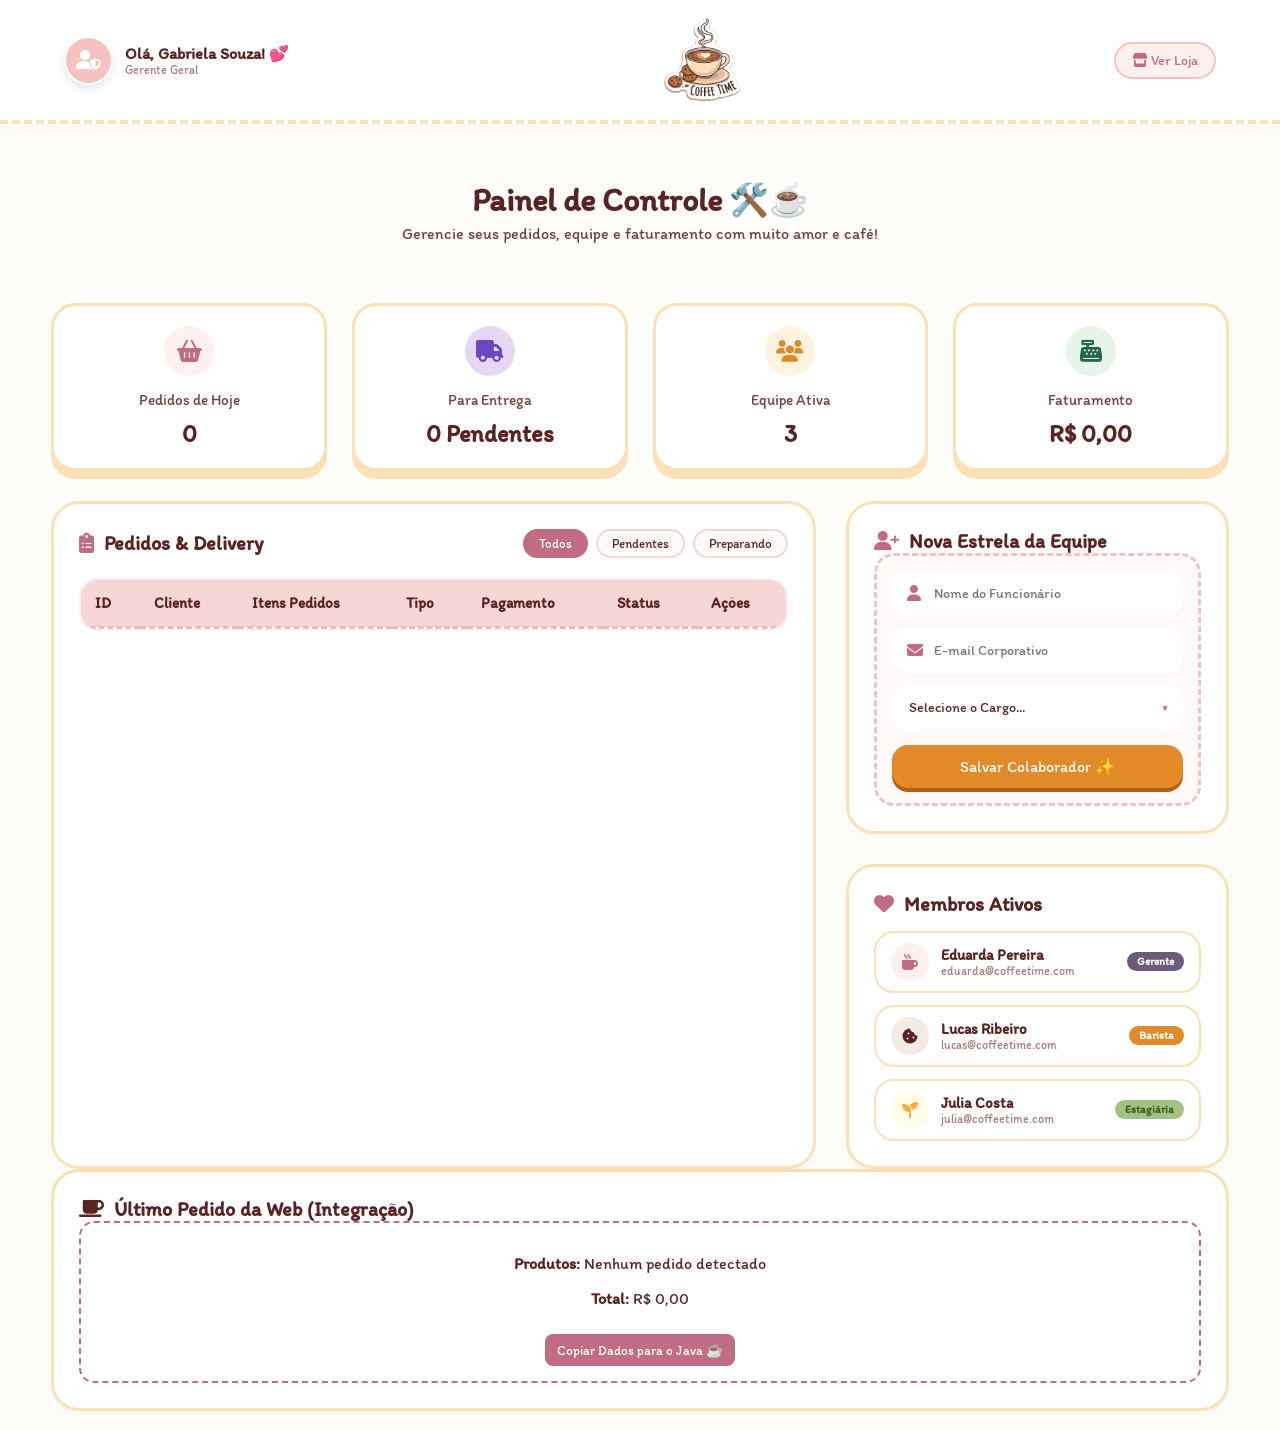
==== admin.html @ c1919c10 "nome" ====
<!DOCTYPE html>
<html lang="pt-BR">

<head>
  <meta charset="UTF-8">
  <meta name="viewport" content="width=device-width, initial-scale=1.0">
  <title>Coffee Time - Painel Admin ✨</title>
  <link rel="stylesheet" href="https://cdnjs.cloudflare.com/ajax/libs/font-awesome/6.4.2/css/all.min.css">
  <link href="https://fonts.googleapis.com/css2?family=Itim&display=swap" rel="stylesheet">
  <link rel="stylesheet" href="admin.css">
</head>

<body class="admin-body">

  <header class="topo-admin">
    <div class="admin-perfil-topo">
      <div class="foto-perfil-admin"><i class="fas fa-user-shield"></i></div>
      <div class="boas-vindas">
        <span>Olá, Gabriela Souza! 💕</span>
        <small>Gerente Geral</small>
      </div>
    </div>
    <img src="imagens/logo_Coffee_Time.png" alt="Logo" class="logo-admin">
    <a href="index.html" class="btn-voltar"><i class="fas fa-store"></i> Ver Loja</a>
  </header>

  <section class="hero-admin">
    <h1>Painel de Controle 🛠️☕</h1>
    <p>Gerencie seus pedidos, equipe e faturamento com muito amor e café!</p>
  </section>

  <main class="admin-container">

    <section class="dashboard-cards">
      <div class="card-metrica-admin">
        <div class="icone-wrapper rosa"><i class="fas fa-shopping-basket"></i></div>
        <h3>Pedidos de Hoje</h3>
        <p class="numero-metrica">4</p>
      </div>
      <div class="card-metrica-admin">
        <div class="icone-wrapper roxo"><i class="fas fa-truck"></i></div>
        <h3>Para Entrega</h3>
        <p class="numero-metrica">1 Pendente</p>
      </div>
      <div class="card-metrica-admin">
        <div class="icone-wrapper laranja"><i class="fas fa-users"></i></div>
        <h3>Equipe Ativa</h3>
        <p class="numero-metrica">3</p>
      </div>
      <div class="card-metrica-admin">
        <div class="icone-wrapper verde"><i class="fas fa-cash-register"></i></div>
        <h3>Faturamento</h3>
        <p class="numero-metrica">R$ 342,80</p>
      </div>
    </section>

    <div class="admin-grid-layout">

      <section class="painel-secao">
        <div class="secao-header">
          <h2><i class="fas fa-clipboard-list icon-titulo"></i> Pedidos & Delivery</h2>
          <div class="filtros-fofos">
            <span class="filtro-btn ativo" data-filtro="todos">Todos</span>
            <span class="filtro-btn" data-filtro="Pendente">Pendentes</span>
            <span class="filtro-btn" data-filtro="Preparo">Preparando</span>
          </div>
        </div>

        <div class="tabela-responsiva">
          <table class="tabela-admin">
            <thead>
              <tr>
                <th>ID</th>
                <th>Cliente</th>
                <th>Itens Pedidos</th>
                <th>Tipo</th>
                <th>Pagamento</th>
                <th>Status</th>
                <th>Ações</th>
              </tr>
            </thead>
            <tbody>
            </tbody>
          </table>
        </div>
      </section>

      <div class="coluna-lateral-admin">

        <section class="painel-secao">
          <h2><i class="fas fa-user-plus icon-titulo"></i> Nova Estrela da Equipe</h2>

          <div class="formulario-cadastro-admin">
            <form class="formulario-estilo" id="form-cadastro-colaborador">

              <div class="input-container-fofo">
                <i class="fas fa-user"></i>
                <input type="text" id="nome-func" placeholder="Nome do Funcionário" required>
              </div>

              <div class="input-container-fofo">
                <i class="fas fa-envelope"></i>
                <input type="email" id="email-func" placeholder="E-mail Corporativo" required>
              </div>

              <div class="select-customizado">
                <select id="cargo-func" required>
                  <option value="" disabled selected>Selecione o Cargo...</option>
                  <option value="Gerente Geral">Gerente</option>
                  <option value="Barista">Barista</option>
                  <option value="Estagiário">Estagiário</option>
                </select>
              </div>

              <button type="submit" class="btn-salvar-admin">Salvar Colaborador ✨</button>
            </form>
          </div>
        </section>

        <section class="painel-secao">
          <h2><i class="fas fa-heart icon-titulo"></i> Membros Ativos</h2>

          <div class="lista-funcionarios">
            <div class="item-funcionario-fofo">
              <div class="avatar-func rosa"><i class="fas fa-mug-hot"></i></div>
              <div class="func-info">
                <strong>Eduarda Pereira</strong>
                <span>eduarda@coffeetime.com</span>
              </div>
              <span class="badge-cargo cargo-gerente">Gerente</span>
            </div>

            <div class="item-funcionario-fofo">
              <div class="avatar-func marrom"><i class="fas fa-cookie-bite"></i></div>
              <div class="func-info">
                <strong>Lucas Ribeiro</strong>
                <span>lucas@coffeetime.com</span>
              </div>
              <span class="badge-cargo cargo-normal">Barista</span>
            </div>

            <div class="item-funcionario-fofo">
              <div class="avatar-func amarelo"><i class="fas fa-seedling"></i></div>
              <div class="func-info">
                <strong>Julia Costa</strong>
                <span>julia@coffeetime.com</span>
              </div>
              <span class="badge-cargo cargo-estagiario">Estagiária</span>
            </div>
          </div>
        </section>

      </div>
    </div>
  </main>

  <script src="admin.js"></script>
</body>

</html>
---- admin.css ----
/*CONFIGURAÇÃO GERAL E BACKGROUND*/
.admin-body {
  background-color: #FFFDF9;
  font-family: 'Itim', cursive;
  margin: 0;
  padding: 0;
  color: #5A2323;
}

/*CONTAINER PRINCIPAL*/
.admin-container {
  padding: 20px 4%;
  max-width: 1400px;
  margin: 0 auto;
}

/*TOPO DO ADMIN*/
.topo-admin {
  background: #FFF;
  border-bottom: 4px dashed #FCE1B6;
  padding: 15px 5%;
  display: flex;
  justify-content: space-between;
  align-items: center;
  box-shadow: 0 4px 15px rgba(90, 35, 35, 0.03);
}

.logo-admin {
  height: 90px;
  width: auto;
}

.admin-perfil-topo {
  display: flex;
  align-items: center;
  gap: 12px;
}

.foto-perfil-admin {
  width: 45px;
  height: 45px;
  background: #F5C2C2;
  color: white;
  border-radius: 50%;
  display: flex;
  align-items: center;
  justify-content: center;
  font-size: 20px;
  border: 2px solid #FFF;
  box-shadow: 0 4px 8px rgba(0, 0, 0, 0.1);
}

.boas-vindas {
  display: flex;
  flex-direction: column;
}

.boas-vindas span {
  font-size: 16px;
  font-weight: bold;
}

.boas-vindas small {
  color: #A67C7C;
  font-size: 12px;
}

.btn-voltar {
  background: #FFF0F0;
  color: #C06C84;
  text-decoration: none;
  padding: 8px 16px;
  border-radius: 20px;
  border: 2px solid #F5C2C2;
  font-size: 14px;
  transition: all 0.3s ease;
}

.btn-voltar:hover {
  background: #F5C2C2;
  color: white;
  transform: scale(1.05);
}

/*HERO ADMIN*/
.hero-admin {
  text-align: center;
  padding: 30px 20px 10px 20px;
}

.hero-admin h1 {
  color: #5A2323;
  font-size: 32px;
  margin-bottom: 5px;
}

.hero-admin p {
  color: #723D3D;
  margin: 0;
  font-size: 16px;
}

/*CARDS DE MÉTRICAS*/
.dashboard-cards {
  display: grid;
  grid-template-columns: repeat(auto-fit, minmax(240px, 1fr));
  gap: 25px;
  margin: 30px 0;
}

.card-metrica-admin {
  background: #FFF;
  padding: 20px;
  border-radius: 24px;
  text-align: center;
  border: 3px solid #FCE1B6;
  box-shadow: 0 8px 0px #FCE1B6;
  transition: transform 0.2s ease, box-shadow 0.2s ease;
  position: relative;
  display: flex;
  flex-direction: column;
  align-items: center;
}

.card-metrica-admin:hover {
  transform: translateY(-4px);
  box-shadow: 0 12px 0px #F5C2C2;
  border-color: #F5C2C2;
}

.icone-wrapper {
  width: 50px;
  height: 50px;
  border-radius: 50%;
  display: flex;
  align-items: center;
  justify-content: center;
  font-size: 22px;
  margin-bottom: 10px;
}

/* Cores dos ícones dos cards */
.icone-wrapper.rosa {
  background: #FFF0F0;
  color: #C06C84;
}

.icone-wrapper.roxo {
  background: #E8D6F7;
  color: #6B46C1;
}

.icone-wrapper.laranja {
  background: #FFF3E0;
  color: #E28929;
}

.icone-wrapper.verde {
  background: #E6F4EA;
  color: #276749;
}

.card-metrica-admin h3 {
  font-size: 15px;
  color: #723D3D;
  margin: 5px 0;
  font-weight: normal;
}

.numero-metrica {
  font-size: 24px;
  font-weight: bold;
  color: #5A2323;
  margin: 5px 0 0 0;
}

.numero-metrica.alert {
  color: #C06C84;
  animation: pulse 2s infinite;
}

/* SEÇÕES DO PAINEL GERAL */
.admin-grid-layout {
  display: grid;
  grid-template-columns: 2fr 1fr;
  gap: 30px;
}

@media (max-width: 1024px) {
  .admin-grid-layout {
    grid-template-columns: 1fr;
  }
}

.coluna-lateral-admin {
  display: flex;
  flex-direction: column;
  gap: 30px;
}

.painel-secao {
  background: #FFF;
  border: 3px solid #FCE1B6;
  box-shadow: 0 6px 12px rgba(90, 35, 35, 0.02);
  border-radius: 28px;
  padding: 25px;
}

.secao-header {
  display: flex;
  justify-content: space-between;
  align-items: center;
  flex-wrap: wrap;
  gap: 15px;
  margin-bottom: 20px;
}

.painel-secao h2 {
  font-size: 20px;
  color: #5A2323;
  margin: 0;
  display: flex;
  align-items: center;
  gap: 10px;
}

.icon-titulo {
  color: #C06C84;
}

/*FILTROS INTERATIVOS*/
.filtros-fofos {
  display: flex;
  gap: 8px;
}

.filtro-btn {
  padding: 5px 14px;
  background: #FFF9F9;
  border: 2px solid #F7D6D6;
  border-radius: 15px;
  font-size: 13px;
  cursor: pointer;
  transition: all 0.2s;
}

.filtro-btn:hover,
.filtro-btn.ativo {
  background: #C06C84;
  color: white;
  border-color: #C06C84;
}

/*TABELA DE PEDIDOS*/
.tabela-responsiva {
  overflow-x: auto;
  border-radius: 18px;
  border: 2px solid #FFF0F0;
}

.tabela-admin {
  width: 100%;
  border-collapse: collapse;
  text-align: left;
}

.tabela-admin th {
  background: #F7D6D6;
  color: #5A2323;
  padding: 14px;
  font-size: 15px;
  border-bottom: 3px dashed #E7BCBC;
}

.tabela-admin td {
  padding: 14px;
  border-bottom: 2px dashed #FFF0F0;
  color: #723D3D;
  font-size: 14px;
}

.tabela-admin tr:hover td {
  background-color: #FFF9F9;
}

/*BADGES*/
.badge-fofo {
  display: inline-flex;
  align-items: center;
  gap: 5px;
  padding: 4px 12px;
  border-radius: 20px;
  font-size: 12px;
  font-weight: bold;
}

.status-pendente {
  background: #FFF3E0;
  color: #E28929;
  border: 1px solid #FFE0B2;
}

.status-preparo {
  background: #E3F2FD;
  color: #1E88E5;
  border: 1px solid #BBDEFB;
}

.status-caminho {
  background: #F3E5F5;
  color: #8E24AA;
  border: 1px solid #E1BEE7;
}

.status-entregue {
  background: #E8F5E9;
  color: #43A047;
  border: 1px solid #C8E6C9;
}

.tipo-delivery {
  background: #FFF0F0;
  color: #C06C84;
}

.tipo-balcao {
  background: #FADCA5;
  color: #5A2323;
}

/*BOTÕES DE AÇÃO NA TABELA*/
.btn-acao {
  border: none;
  width: 32px;
  height: 32px;
  border-radius: 50%;
  display: inline-flex;
  align-items: center;
  justify-content: center;
  cursor: pointer;
  transition: transform 0.1s;
}

.btn-acao.avancar {
  background: #E8F5E9;
  color: #43A047;
}

.btn-acao.concluido {
  background: #E3F2FD;
  color: #1E88E5;
}

.btn-acao.desativado {
  background: #ECEFF1;
  color: #90A4AE;
  cursor: not-allowed;
}

.btn-acao:not(:disabled):hover {
  transform: scale(1.15);
}

/*FORMULÁRIO DE CADASTRO INTERNO*/
.formulario-cadastro-admin {
  background: #FFF9F9;
  padding: 15px;
  border-radius: 20px;
  border: 3px dashed #F5C2C2;
}

.input-container-fofo {
  position: relative;
  margin-bottom: 12px;
}

.input-container-fofo i {
  position: absolute;
  left: 15px;
  top: 50%;
  transform: translateY(-50%);
  color: #C06C84;
}

.input-container-fofo input {
  width: 100%;
  padding: 12px 12px 12px 40px;
  border: 2px solid white;
  border-radius: 16px;
  font-family: 'Itim', cursive;
  font-size: 14px;
  color: #5A2323;
  outline: none;
  box-sizing: border-box;
  box-shadow: 0 4px 6px rgba(0, 0, 0, 0.01);
}

.input-container-fofo input:focus {
  border-color: #F5C2C2;
}

/* SELECT CUSTOMIZADO */
.select-customizado {
  position: relative;
  width: 100%;
  margin-bottom: 15px;
}

.select-customizado select {
  width: 100%;
  padding: 12px 15px;
  border: 2px solid white;
  border-radius: 16px;
  font-size: 14px;
  outline: none;
  font-family: 'Itim', cursive;
  color: #5A2323;
  background-color: white;
  cursor: pointer;
  appearance: none;
}

.select-customizado::after {
  content: '▼';
  font-size: 10px;
  color: #C06C84;
  position: absolute;
  right: 15px;
  top: 50%;
  transform: translateY(-50%);
  pointer-events: none;
}

.btn-salvar-admin {
  width: 100%;
  background: #E28929;
  color: white;
  border: none;
  padding: 12px;
  font-family: 'Itim', cursive;
  font-size: 16px;
  border-radius: 16px;
  cursor: pointer;
  box-shadow: 0 4px 0px #B36210;
  transition: all 0.1s;
}

.btn-salvar-admin:hover {
  transform: translateY(2px);
  box-shadow: 0 2px 0px #B36210;
}

/*LISTA DE COMPONENTES DE FUNCIONÁRIOS*/
.lista-funcionarios {
  display: flex;
  flex-direction: column;
  gap: 12px;
  margin-top: 15px;
}

.item-funcionario-fofo {
  display: flex;
  align-items: center;
  background: #FFF;
  border: 2px solid #FCE1B6;
  padding: 10px 15px;
  border-radius: 20px;
  gap: 12px;
}

.avatar-func {
  width: 38px;
  height: 38px;
  border-radius: 50%;
  display: flex;
  align-items: center;
  justify-content: center;
  font-size: 16px;
}

.avatar-func.rosa {
  background: #FFF0F0;
  color: #C06C84;
}

.avatar-func.marrom {
  background: #F5EBE6;
  color: #5A2323;
}

.avatar-func.amarelo {
  background: #FFFDE7;
  color: #F5B041;
}

.func-info {
  flex: 1;
  display: flex;
  flex-direction: column;
}

.func-info strong {
  color: #5A2323;
  font-size: 15px;
}

.func-info span {
  color: #A67C7C;
  font-size: 12px;
}

.badge-cargo {
  font-size: 11px;
  padding: 3px 10px;
  border-radius: 12px;
  color: white;
  font-weight: bold;
}

.cargo-gerente {
  background: #6C5B7B;
}

.cargo-normal {
  background: #E28929;
}

.cargo-estagiario {
  background: #A2C183;
  color: #3E5F20;
}

/* ANIMAÇÃO FOFA DE PULSAR */
@keyframes pulse {
  0% {
    transform: scale(1);
  }

  50% {
    transform: scale(1.05);
  }

  100% {
    transform: scale(1);
  }
}
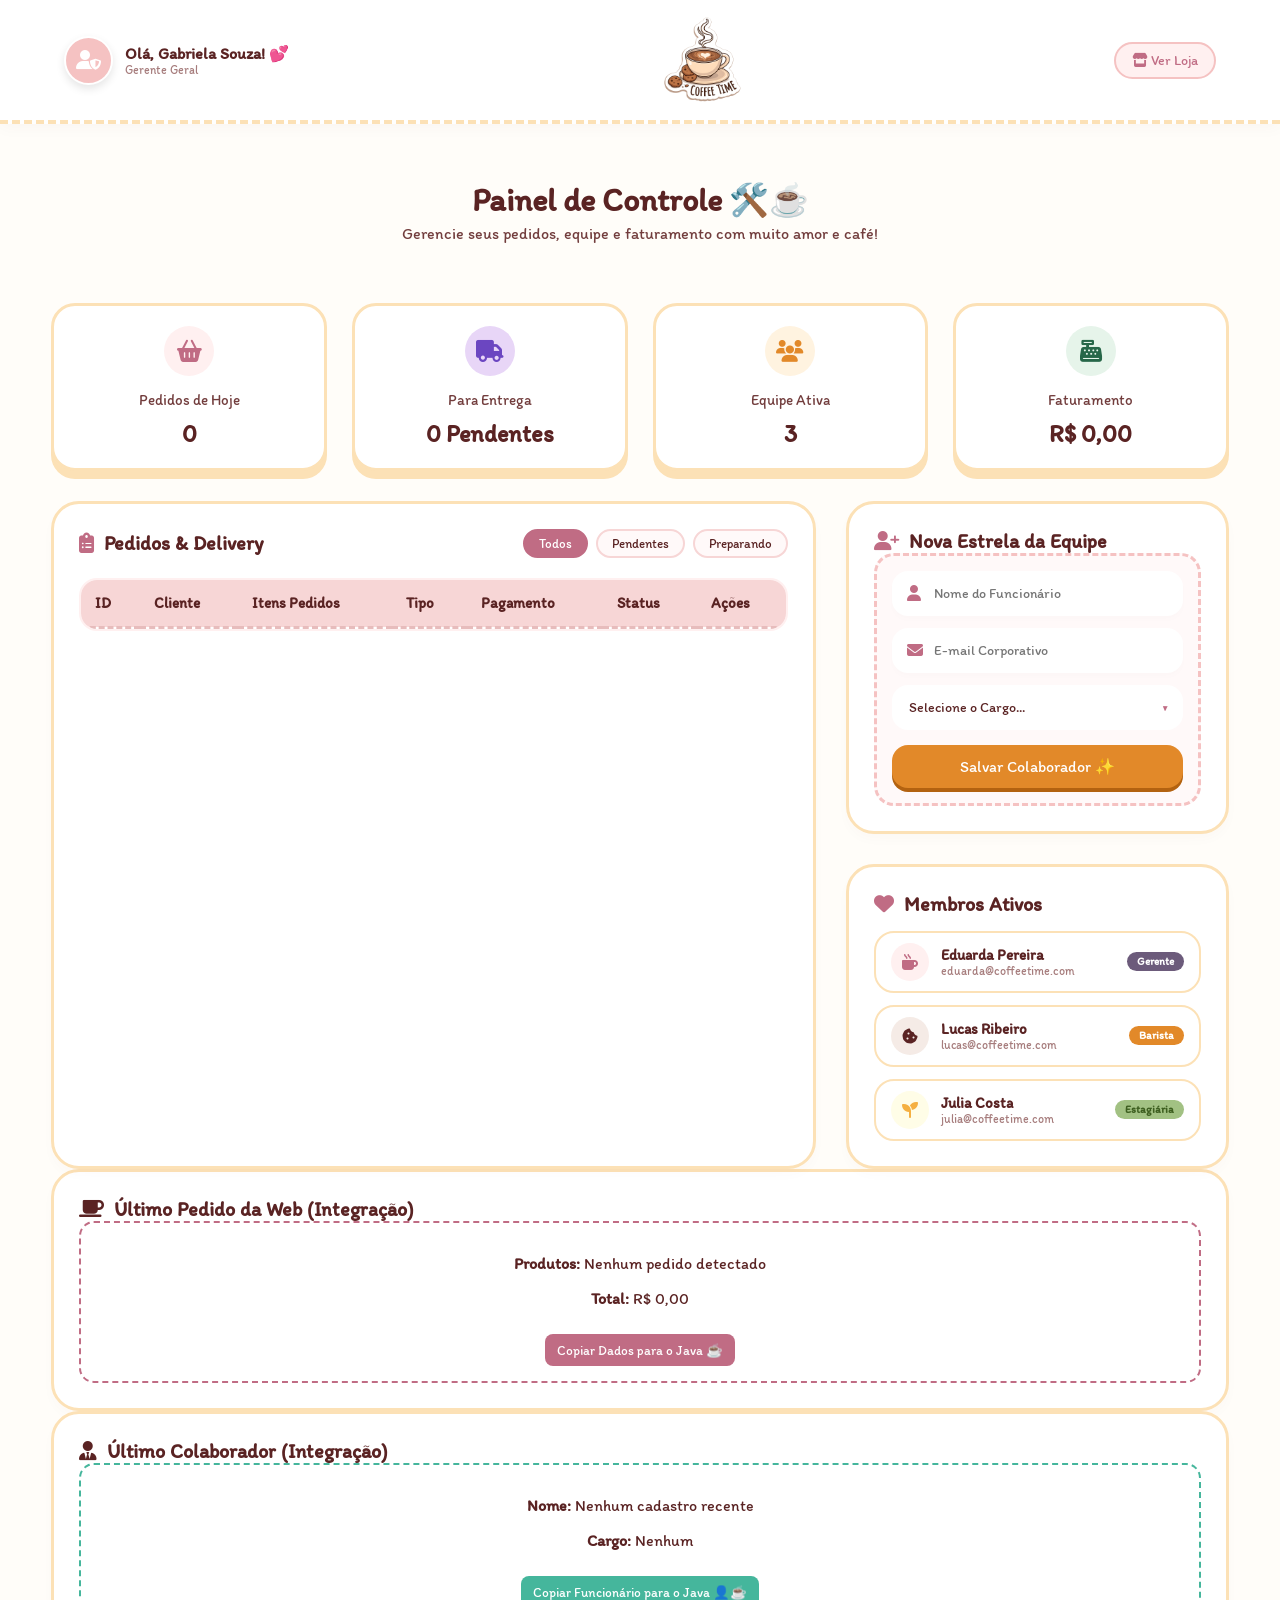
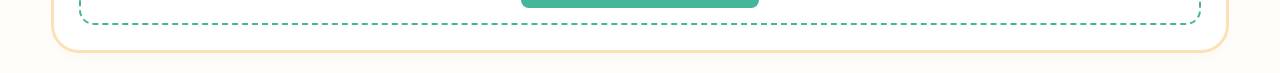
==== commit 88f3d306: "aaaa" ====
--- a/admin.html
+++ b/admin.html
@@ -4,7 +4,7 @@
 <head>
   <meta charset="UTF-8">
   <meta name="viewport" content="width=device-width, initial-scale=1.0">
-  <title>Coffee Time - Painel Admin ✨</title>
+  <title>Coffee Time - Painel Adminaaa ✨</title>
   <link rel="stylesheet" href="https://cdnjs.cloudflare.com/ajax/libs/font-awesome/6.4.2/css/all.min.css">
   <link href="https://fonts.googleapis.com/css2?family=Itim&display=swap" rel="stylesheet">
   <link rel="stylesheet" href="admin.css">
